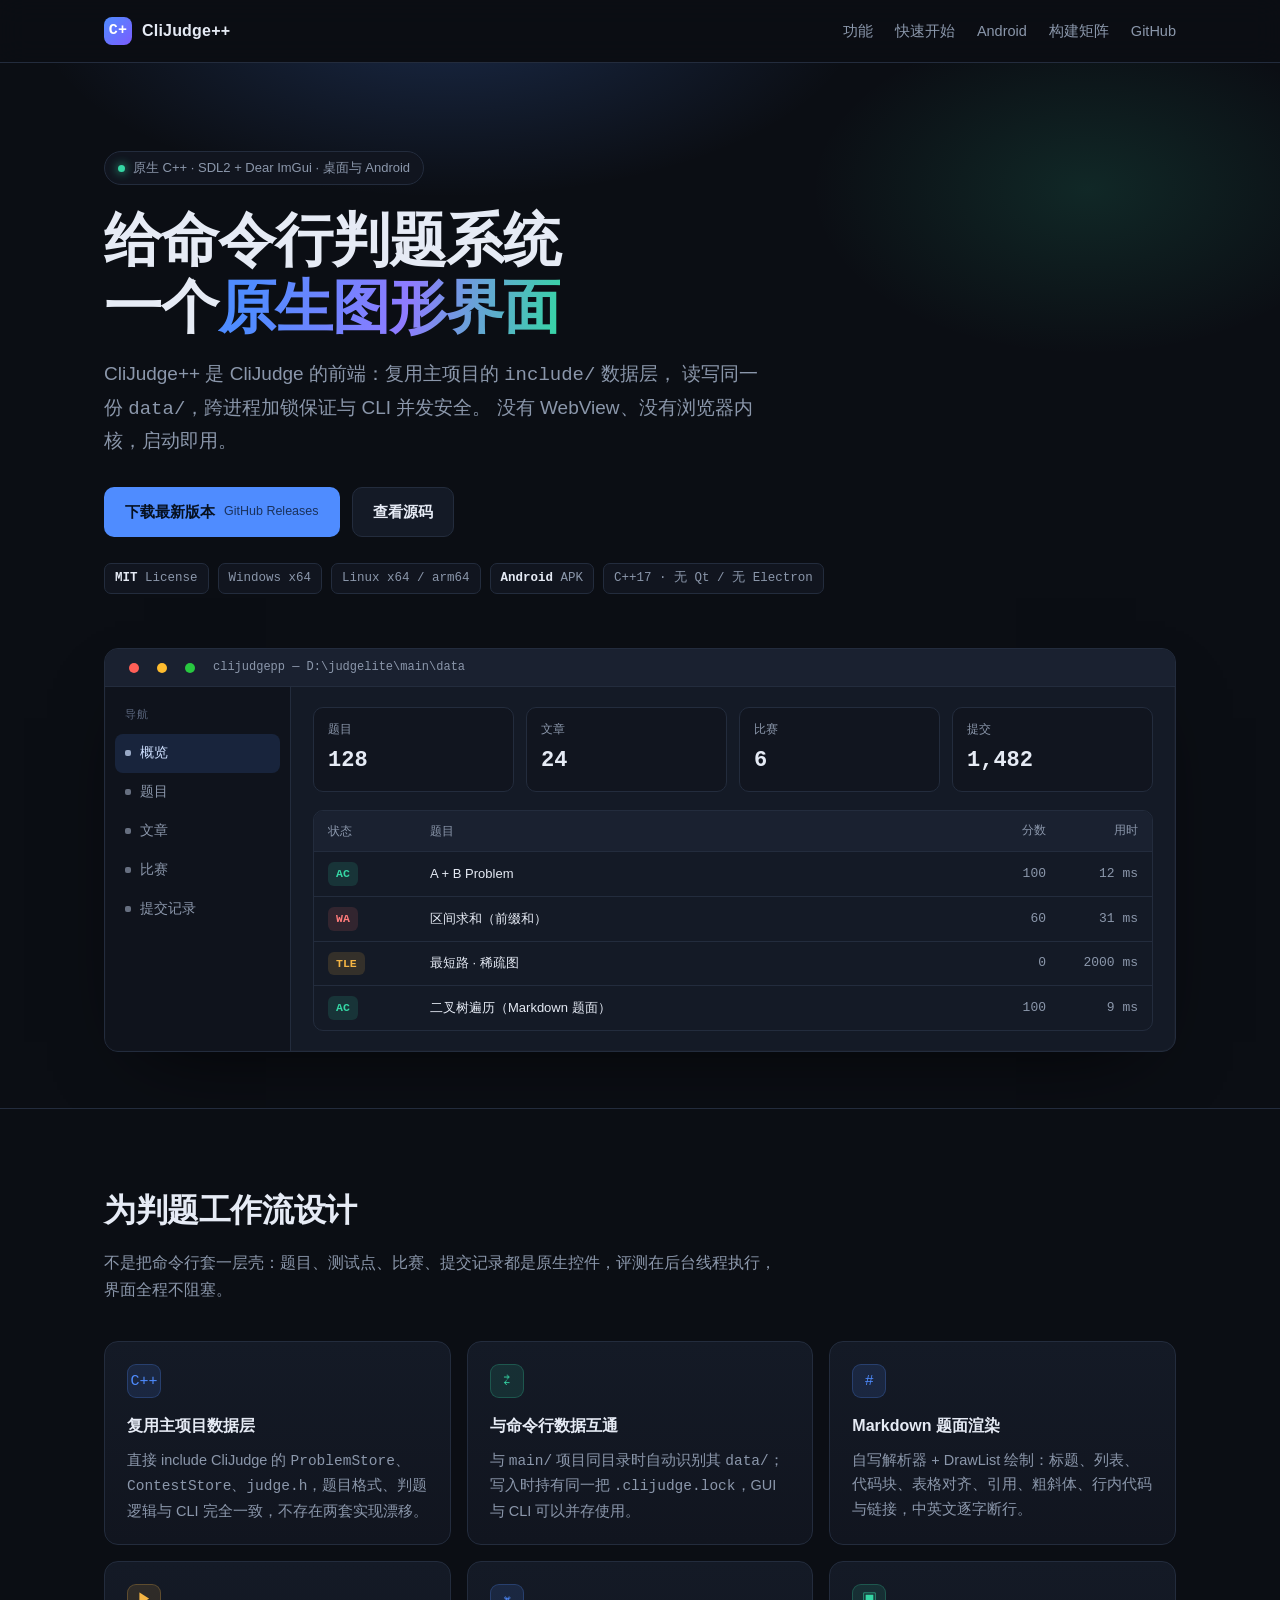
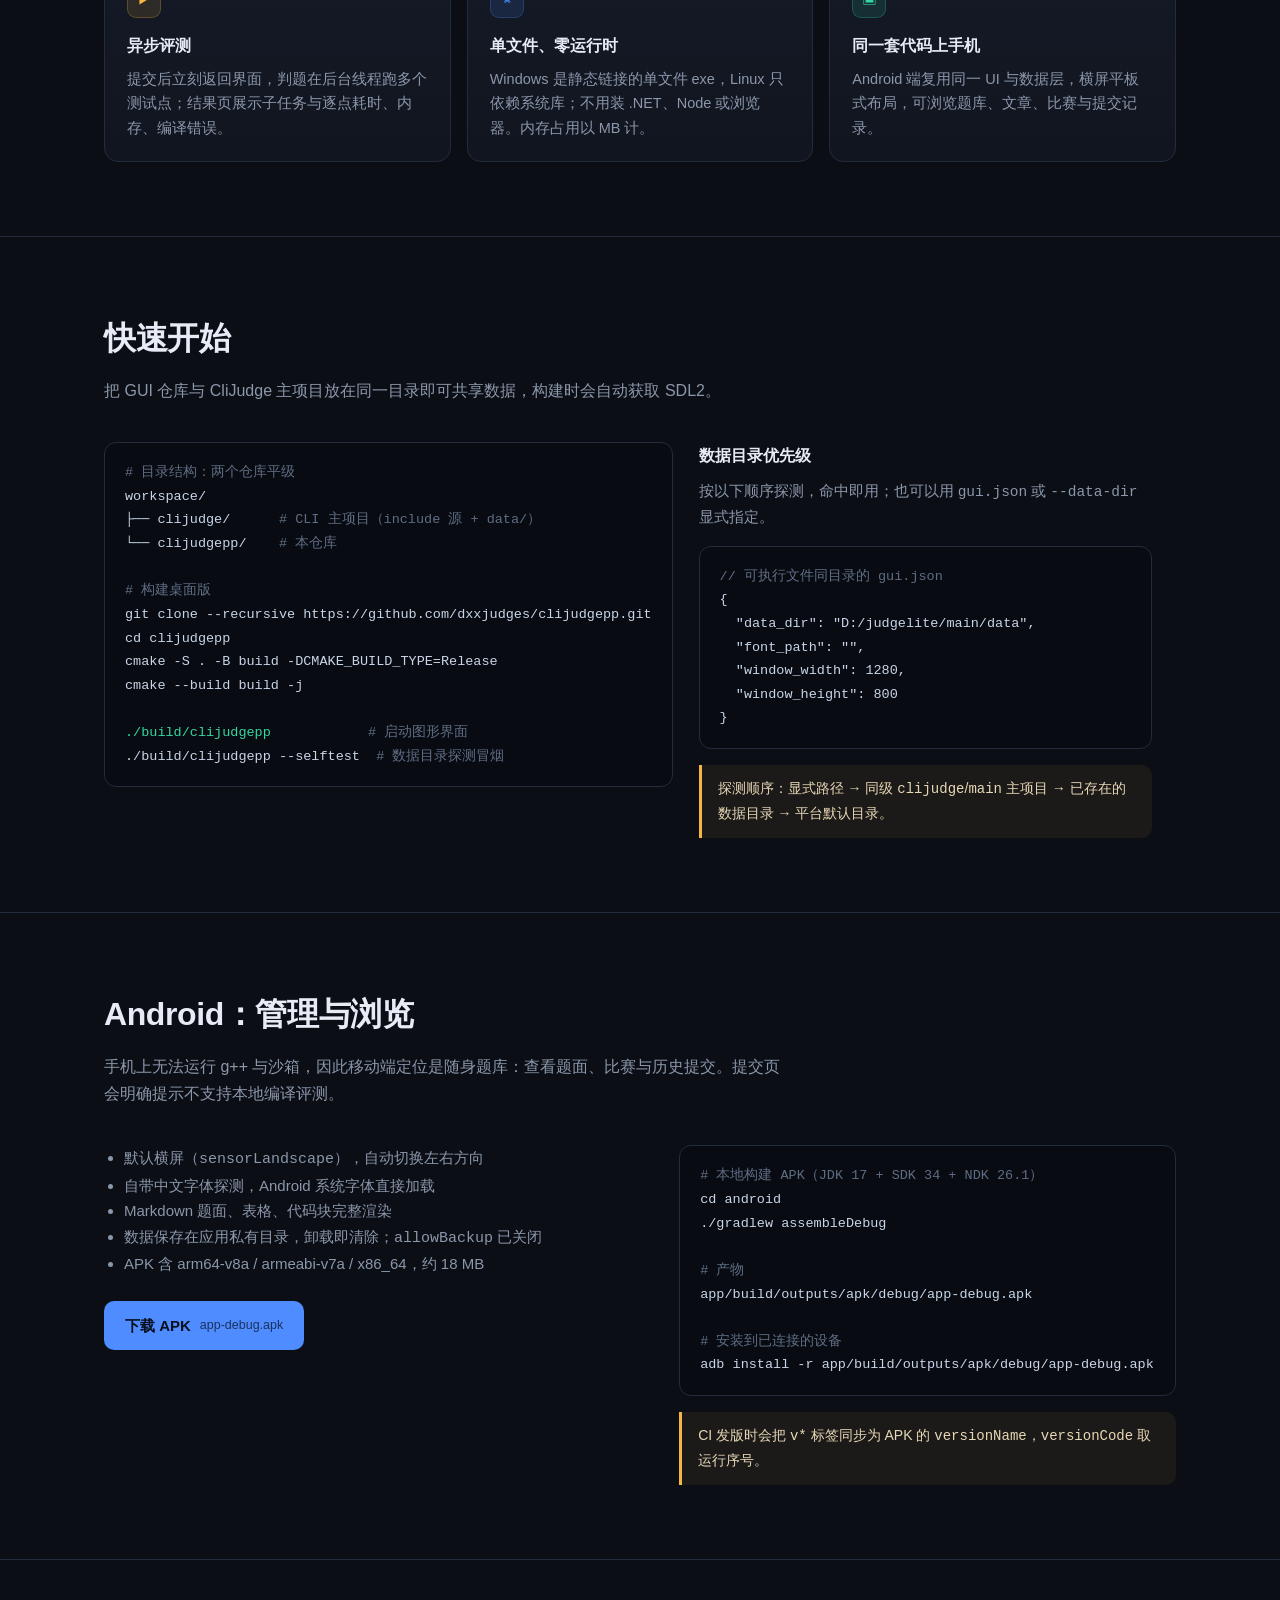
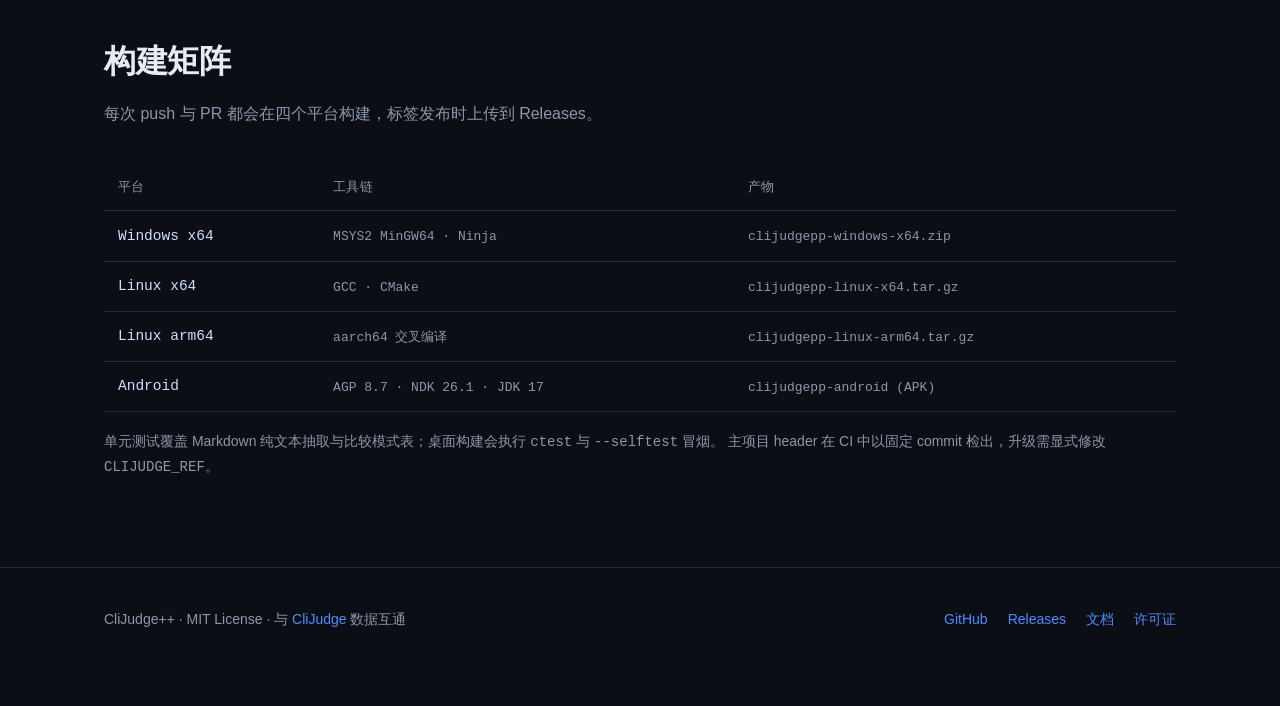
==== docs/index.html @ 4f2680c9 "docs: add project landing page for GitHub Pages (cjp.dxxj.de5.net)" ====
<!DOCTYPE html>
<html lang="zh-CN">
<head>
<meta charset="utf-8">
<meta name="viewport" content="width=device-width, initial-scale=1">
<title>CliJudge++ · CliJudge 的原生图形界面</title>
<meta name="description" content="CliJudge++ 是 CliJudge 判题系统的原生 C++ 桌面客户端（SDL2 + Dear ImGui），并支持 Android APK。与命令行版共享同一份题库数据。">
<meta name="theme-color" content="#0b0e14">
<meta property="og:title" content="CliJudge++ · CliJudge 的原生图形界面">
<meta property="og:description" content="原生 C++ 桌面客户端 + Android APK，与 CliJudge 命令行共享题库数据。">
<meta property="og:type" content="website">
<link rel="icon" href="data:image/svg+xml,<svg xmlns='http://www.w3.org/2000/svg' viewBox='0 0 100 100'><rect width='100' height='100' rx='22' fill='%230b0e14'/><text x='50' y='68' font-size='56' text-anchor='middle' fill='%234f8cff' font-family='monospace'>C</text></svg>">
<style>
  :root {
    --bg: #0b0e14;
    --bg-soft: #11151f;
    --panel: #141a26;
    --panel-2: #1a2130;
    --line: #232c3d;
    --text: #e6ebf5;
    --muted: #8b97ab;
    --accent: #4f8cff;
    --accent-2: #35d6a4;
    --warn: #f5b544;
    --mono: "Cascadia Code", "JetBrains Mono", "Fira Code", Consolas, "Courier New", monospace;
    --sans: "Inter", -apple-system, BlinkMacSystemFont, "Segoe UI", "PingFang SC",
            "Hiragino Sans GB", "Microsoft YaHei", "Noto Sans CJK SC", sans-serif;
    --radius: 14px;
    --maxw: 1120px;
  }

  * { box-sizing: border-box; }

  html { scroll-behavior: smooth; }

  body {
    margin: 0;
    background: var(--bg);
    color: var(--text);
    font-family: var(--sans);
    font-size: 16px;
    line-height: 1.7;
    -webkit-font-smoothing: antialiased;
  }

  a { color: var(--accent); text-decoration: none; }
  a:hover { text-decoration: underline; }

  .wrap { max-width: var(--maxw); margin: 0 auto; padding: 0 24px; }

  /* 顶部导航 */
  header {
    position: sticky;
    top: 0;
    z-index: 20;
    backdrop-filter: blur(14px);
    background: rgba(11, 14, 20, .82);
    border-bottom: 1px solid var(--line);
  }
  .nav {
    display: flex;
    align-items: center;
    gap: 28px;
    height: 62px;
  }
  .brand {
    display: flex;
    align-items: center;
    gap: 10px;
    font-weight: 700;
    letter-spacing: .2px;
    color: var(--text);
  }
  .brand:hover { text-decoration: none; }
  .brand .mark {
    width: 28px; height: 28px;
    border-radius: 8px;
    background: linear-gradient(135deg, var(--accent), #7b5cff);
    display: grid;
    place-items: center;
    font-family: var(--mono);
    font-size: 15px;
    color: #fff;
  }
  .nav-links { display: flex; gap: 22px; margin-left: auto; font-size: 14.5px; }
  .nav-links a { color: var(--muted); }
  .nav-links a:hover { color: var(--text); text-decoration: none; }

  /* 主视觉 */
  .hero {
    position: relative;
    padding: 88px 0 56px;
    overflow: hidden;
  }
  .hero::before {
    content: "";
    position: absolute;
    inset: -30% 20% auto -10%;
    height: 520px;
    background: radial-gradient(closest-side, rgba(79,140,255,.22), transparent 72%);
    pointer-events: none;
  }
  .hero::after {
    content: "";
    position: absolute;
    inset: -10% -15% auto 55%;
    height: 460px;
    background: radial-gradient(closest-side, rgba(53,214,164,.13), transparent 72%);
    pointer-events: none;
  }
  .hero-inner { position: relative; }
  .eyebrow {
    display: inline-flex;
    align-items: center;
    gap: 8px;
    font-size: 13px;
    color: var(--muted);
    border: 1px solid var(--line);
    background: var(--bg-soft);
    border-radius: 999px;
    padding: 5px 13px;
    margin-bottom: 22px;
  }
  .dot { width: 7px; height: 7px; border-radius: 50%; background: var(--accent-2); box-shadow: 0 0 10px var(--accent-2); }
  h1 {
    font-size: clamp(34px, 5.2vw, 58px);
    line-height: 1.15;
    letter-spacing: -1px;
    margin: 0 0 18px;
    font-weight: 760;
  }
  h1 .grad {
    background: linear-gradient(100deg, var(--accent) 10%, #8f7bff 55%, var(--accent-2) 100%);
    -webkit-background-clip: text;
    background-clip: text;
    color: transparent;
  }
  .lede {
    font-size: clamp(16px, 1.9vw, 19px);
    color: var(--muted);
    max-width: 660px;
    margin: 0 0 30px;
  }
  .cta { display: flex; flex-wrap: wrap; gap: 12px; align-items: center; }
  .btn {
    display: inline-flex;
    align-items: center;
    gap: 9px;
    padding: 11px 20px;
    border-radius: 10px;
    font-size: 15px;
    font-weight: 600;
    border: 1px solid transparent;
    transition: transform .15s ease, background .15s ease, border-color .15s ease;
  }
  .btn:hover { text-decoration: none; transform: translateY(-1px); }
  .btn-primary { background: var(--accent); color: #06101f; }
  .btn-primary:hover { background: #6a9dff; }
  .btn-ghost { border-color: var(--line); background: var(--panel); color: var(--text); }
  .btn-ghost:hover { border-color: #33405a; background: var(--panel-2); }
  .btn small { font-weight: 500; opacity: .72; font-size: 12.5px; }

  .badges { display: flex; flex-wrap: wrap; gap: 9px; margin-top: 26px; }
  .badge {
    font-size: 12.5px;
    font-family: var(--mono);
    color: var(--muted);
    border: 1px solid var(--line);
    background: var(--bg-soft);
    border-radius: 7px;
    padding: 4px 10px;
  }
  .badge b { color: var(--text); font-weight: 600; }

  /* 界面示意（纯 CSS 绘制，非截图） */
  .shot {
    margin-top: 54px;
    border: 1px solid var(--line);
    border-radius: var(--radius);
    background: var(--panel);
    box-shadow: 0 30px 80px -40px rgba(0, 0, 0, .9), 0 0 0 1px rgba(255,255,255,.02) inset;
    overflow: hidden;
  }
  .titlebar {
    display: flex;
    align-items: center;
    gap: 8px;
    height: 38px;
    padding: 0 14px;
    background: var(--panel-2);
    border-bottom: 1px solid var(--line);
  }
  .light { width: 10px; height: 10px; border-radius: 50%; }
  .l1 { background: #ff5f57; } .l2 { background: #febc2e; } .l3 { background: #28c840; }
  .titlebar span { margin-left: 10px; font-size: 12px; color: var(--muted); font-family: var(--mono); }
  .app { display: grid; grid-template-columns: 186px 1fr; min-height: 348px; }
  .side {
    border-right: 1px solid var(--line);
    padding: 14px 10px;
    background: rgba(10, 13, 19, .5);
  }
  .side-title { font-size: 11px; letter-spacing: 1.4px; color: #5d6981; padding: 4px 10px 10px; }
  .s-item {
    display: flex; align-items: center; gap: 9px;
    padding: 8px 10px;
    border-radius: 8px;
    font-size: 13.5px;
    color: var(--muted);
  }
  .s-item.on { background: rgba(79,140,255,.14); color: #cfe0ff; }
  .s-item i { width: 6px; height: 6px; border-radius: 2px; background: currentColor; opacity: .7; }
  .main2 { padding: 20px 22px; }
  .row { display: flex; gap: 12px; flex-wrap: wrap; margin-bottom: 18px; }
  .stat {
    flex: 1 1 120px;
    border: 1px solid var(--line);
    background: var(--bg-soft);
    border-radius: 10px;
    padding: 12px 14px;
  }
  .stat .k { font-size: 11.5px; color: var(--muted); }
  .stat .v { font-size: 22px; font-weight: 700; font-family: var(--mono); margin-top: 2px; }
  .tbl { border: 1px solid var(--line); border-radius: 10px; overflow: hidden; }
  .tr {
    display: grid;
    grid-template-columns: 92px 1fr 74px 82px;
    gap: 10px;
    padding: 10px 14px;
    font-size: 13px;
    border-top: 1px solid var(--line);
    align-items: center;
  }
  .tr:first-child { border-top: 0; background: var(--panel-2); color: var(--muted); font-size: 12px; }
  .tag {
    font-family: var(--mono);
    font-size: 11.5px;
    font-weight: 600;
    padding: 2px 8px;
    border-radius: 6px;
    display: inline-block;
    text-align: center;
  }
  .ac { background: rgba(53,214,164,.14); color: var(--accent-2); }
  .wa { background: rgba(255,107,107,.13); color: #ff7b7b; }
  .tle { background: rgba(245,181,68,.14); color: var(--warn); }
  .num { font-family: var(--mono); color: var(--muted); text-align: right; }

  /* 通用区块 */
  section { padding: 74px 0; border-top: 1px solid var(--line); }
  .sec-head { max-width: 680px; margin-bottom: 38px; }
  .sec-head h2 {
    font-size: clamp(24px, 3vw, 32px);
    margin: 0 0 12px;
    letter-spacing: -.4px;
  }
  .sec-head p { color: var(--muted); margin: 0; }

  .grid { display: grid; gap: 16px; grid-template-columns: repeat(3, 1fr); }
  .card {
    border: 1px solid var(--line);
    background: linear-gradient(180deg, var(--panel), var(--bg-soft));
    border-radius: var(--radius);
    padding: 22px 22px 20px;
  }
  .card h3 { font-size: 16px; margin: 0 0 8px; }
  .card p { margin: 0; color: var(--muted); font-size: 14.5px; }
  .ico {
    width: 34px; height: 34px;
    border-radius: 9px;
    display: grid; place-items: center;
    margin-bottom: 14px;
    background: rgba(79,140,255,.13);
    border: 1px solid rgba(79,140,255,.24);
    color: var(--accent);
    font-family: var(--mono);
    font-size: 15px;
  }
  .card.green .ico { background: rgba(53,214,164,.12); border-color: rgba(53,214,164,.24); color: var(--accent-2); }
  .card.amber .ico { background: rgba(245,181,68,.12); border-color: rgba(245,181,68,.24); color: var(--warn); }

  pre {
    margin: 0;
    background: #080b11;
    border: 1px solid var(--line);
    border-radius: 12px;
    padding: 18px 20px;
    overflow-x: auto;
    font-family: var(--mono);
    font-size: 13.5px;
    line-height: 1.75;
    color: #c9d5e8;
  }
  pre .c { color: #5f6d84; }
  pre .p { color: var(--accent-2); }

  .two { display: grid; grid-template-columns: 1.05fr .95fr; gap: 26px; align-items: start; }
  .note {
    border-left: 3px solid var(--warn);
    background: rgba(245,181,68,.07);
    border-radius: 0 10px 10px 0;
    padding: 12px 16px;
    color: #e7d7b6;
    font-size: 14px;
  }

  table.matrix { width: 100%; border-collapse: collapse; font-size: 14.5px; }
  table.matrix th, table.matrix td {
    text-align: left;
    padding: 12px 14px;
    border-bottom: 1px solid var(--line);
  }
  table.matrix th { color: var(--muted); font-weight: 500; font-size: 12.5px; letter-spacing: .4px; }
  table.matrix td:first-child { font-family: var(--mono); color: #cfe0ff; }
  table.matrix code { font-family: var(--mono); font-size: 13px; color: var(--muted); }

  footer {
    border-top: 1px solid var(--line);
    padding: 40px 0 56px;
    color: var(--muted);
    font-size: 14px;
  }
  .foot { display: flex; flex-wrap: wrap; gap: 18px; align-items: center; justify-content: space-between; }
  .foot-links { display: flex; gap: 20px; flex-wrap: wrap; }

  @media (max-width: 900px) {
    .grid { grid-template-columns: 1fr 1fr; }
    .two { grid-template-columns: 1fr; }
    .app { grid-template-columns: 1fr; }
    .side { display: none; }
    .nav-links { display: none; }
  }
  @media (max-width: 560px) {
    .grid { grid-template-columns: 1fr; }
    .hero { padding-top: 60px; }
    .tr { grid-template-columns: 78px 1fr 64px; }
    .tr > :nth-child(4) { display: none; }
  }
</style>
</head>
<body>

<header>
  <div class="wrap nav">
    <a class="brand" href="#top"><span class="mark">C+</span>CliJudge++</a>
    <nav class="nav-links">
      <a href="#features">功能</a>
      <a href="#quickstart">快速开始</a>
      <a href="#android">Android</a>
      <a href="#build">构建矩阵</a>
      <a href="https://github.com/dxxjudges/clijudgepp">GitHub</a>
    </nav>
  </div>
</header>

<main id="top">
  <div class="hero">
    <div class="wrap hero-inner">
      <div class="eyebrow"><span class="dot"></span>原生 C++ · SDL2 + Dear ImGui · 桌面与 Android</div>
      <h1>给命令行判题系统<br>一个<span class="grad">原生图形界面</span></h1>
      <p class="lede">
        CliJudge++ 是 CliJudge 的前端：复用主项目的 <code>include/</code> 数据层，
        读写同一份 <code>data/</code>，跨进程加锁保证与 CLI 并发安全。
        没有 WebView、没有浏览器内核，启动即用。
      </p>
      <div class="cta">
        <a class="btn btn-primary" href="https://github.com/dxxjudges/clijudgepp/releases/latest">
          下载最新版本 <small>GitHub Releases</small>
        </a>
        <a class="btn btn-ghost" href="https://github.com/dxxjudges/clijudgepp">查看源码</a>
      </div>
      <div class="badges">
        <span class="badge"><b>MIT</b> License</span>
        <span class="badge">Windows x64</span>
        <span class="badge">Linux x64 / arm64</span>
        <span class="badge"><b>Android</b> APK</span>
        <span class="badge">C++17 · 无 Qt / 无 Electron</span>
      </div>

      <div class="shot" aria-hidden="true">
        <div class="titlebar">
          <span class="light l1"></span><span class="light l2"></span><span class="light l3"></span>
          <span>clijudgepp — D:\judgelite\main\data</span>
        </div>
        <div class="app">
          <div class="side">
            <div class="side-title">导航</div>
            <div class="s-item on"><i></i>概览</div>
            <div class="s-item"><i></i>题目</div>
            <div class="s-item"><i></i>文章</div>
            <div class="s-item"><i></i>比赛</div>
            <div class="s-item"><i></i>提交记录</div>
          </div>
          <div class="main2">
            <div class="row">
              <div class="stat"><div class="k">题目</div><div class="v">128</div></div>
              <div class="stat"><div class="k">文章</div><div class="v">24</div></div>
              <div class="stat"><div class="k">比赛</div><div class="v">6</div></div>
              <div class="stat"><div class="k">提交</div><div class="v">1,482</div></div>
            </div>
            <div class="tbl">
              <div class="tr"><span>状态</span><span>题目</span><span class="num">分数</span><span class="num">用时</span></div>
              <div class="tr"><span><span class="tag ac">AC</span></span><span>A + B Problem</span><span class="num">100</span><span class="num">12 ms</span></div>
              <div class="tr"><span><span class="tag wa">WA</span></span><span>区间求和（前缀和）</span><span class="num">60</span><span class="num">31 ms</span></div>
              <div class="tr"><span><span class="tag tle">TLE</span></span><span>最短路 · 稀疏图</span><span class="num">0</span><span class="num">2000 ms</span></div>
              <div class="tr"><span><span class="tag ac">AC</span></span><span>二叉树遍历（Markdown 题面）</span><span class="num">100</span><span class="num">9 ms</span></div>
            </div>
          </div>
        </div>
      </div>
    </div>
  </div>

  <section id="features">
    <div class="wrap">
      <div class="sec-head">
        <h2>为判题工作流设计</h2>
        <p>不是把命令行套一层壳：题目、测试点、比赛、提交记录都是原生控件，评测在后台线程执行，界面全程不阻塞。</p>
      </div>
      <div class="grid">
        <div class="card">
          <div class="ico">C++</div>
          <h3>复用主项目数据层</h3>
          <p>直接 include CliJudge 的 <code>ProblemStore</code>、<code>ContestStore</code>、<code>judge.h</code>，题目格式、判题逻辑与 CLI 完全一致，不存在两套实现漂移。</p>
        </div>
        <div class="card green">
          <div class="ico">⇄</div>
          <h3>与命令行数据互通</h3>
          <p>与 <code>main/</code> 项目同目录时自动识别其 <code>data/</code>；写入时持有同一把 <code>.clijudge.lock</code>，GUI 与 CLI 可以并存使用。</p>
        </div>
        <div class="card">
          <div class="ico">#</div>
          <h3>Markdown 题面渲染</h3>
          <p>自写解析器 + DrawList 绘制：标题、列表、代码块、表格对齐、引用、粗斜体、行内代码与链接，中英文逐字断行。</p>
        </div>
        <div class="card amber">
          <div class="ico">▶</div>
          <h3>异步评测</h3>
          <p>提交后立刻返回界面，判题在后台线程跑多个测试点；结果页展示子任务与逐点耗时、内存、编译错误。</p>
        </div>
        <div class="card">
          <div class="ico">⌘</div>
          <h3>单文件、零运行时</h3>
          <p>Windows 是静态链接的单文件 exe，Linux 只依赖系统库；不用装 .NET、Node 或浏览器。内存占用以 MB 计。</p>
        </div>
        <div class="card green">
          <div class="ico">▣</div>
          <h3>同一套代码上手机</h3>
          <p>Android 端复用同一 UI 与数据层，横屏平板式布局，可浏览题库、文章、比赛与提交记录。</p>
        </div>
      </div>
    </div>
  </section>

  <section id="quickstart">
    <div class="wrap">
      <div class="sec-head">
        <h2>快速开始</h2>
        <p>把 GUI 仓库与 CliJudge 主项目放在同一目录即可共享数据，构建时会自动获取 SDL2。</p>
      </div>
      <div class="two">
        <div>
<pre><span class="c"># 目录结构：两个仓库平级</span>
workspace/
├── clijudge/      <span class="c"># CLI 主项目（include 源 + data/）</span>
└── clijudgepp/    <span class="c"># 本仓库</span>

<span class="c"># 构建桌面版</span>
git clone --recursive https://github.com/dxxjudges/clijudgepp.git
cd clijudgepp
cmake -S . -B build -DCMAKE_BUILD_TYPE=Release
cmake --build build -j

<span class="p">./build/clijudgepp</span>            <span class="c"># 启动图形界面</span>
./build/clijudgepp --selftest  <span class="c"># 数据目录探测冒烟</span></pre>
        </div>
        <div>
          <h3 style="margin:0 0 10px;font-size:16px">数据目录优先级</h3>
          <p style="color:var(--muted);font-size:14.5px;margin:0 0 16px">
            按以下顺序探测，命中即用；也可以用 <code>gui.json</code> 或 <code>--data-dir</code> 显式指定。
          </p>
<pre><span class="c">// 可执行文件同目录的 gui.json</span>
{
  "data_dir": "D:/judgelite/main/data",
  "font_path": "",
  "window_width": 1280,
  "window_height": 800
}</pre>
          <div class="note" style="margin-top:16px">
            探测顺序：显式路径 → 同级 <code>clijudge</code>/<code>main</code> 主项目 → 已存在的数据目录 → 平台默认目录。
          </div>
        </div>
      </div>
    </div>
  </section>

  <section id="android">
    <div class="wrap">
      <div class="sec-head">
        <h2>Android：管理与浏览</h2>
        <p>手机上无法运行 g++ 与沙箱，因此移动端定位是随身题库：查看题面、比赛与历史提交。提交页会明确提示不支持本地编译评测。</p>
      </div>
      <div class="two">
        <div>
          <ul style="color:var(--muted);font-size:15px;padding-left:20px;margin:0">
            <li>默认横屏（<code>sensorLandscape</code>），自动切换左右方向</li>
            <li>自带中文字体探测，Android 系统字体直接加载</li>
            <li>Markdown 题面、表格、代码块完整渲染</li>
            <li>数据保存在应用私有目录，卸载即清除；<code>allowBackup</code> 已关闭</li>
            <li>APK 含 arm64-v8a / armeabi-v7a / x86_64，约 18 MB</li>
          </ul>
          <div class="cta" style="margin-top:24px">
            <a class="btn btn-primary" href="https://github.com/dxxjudges/clijudgepp/releases/latest">
              下载 APK <small>app-debug.apk</small>
            </a>
          </div>
        </div>
        <div>
<pre><span class="c"># 本地构建 APK（JDK 17 + SDK 34 + NDK 26.1）</span>
cd android
./gradlew assembleDebug

<span class="c"># 产物</span>
app/build/outputs/apk/debug/app-debug.apk

<span class="c"># 安装到已连接的设备</span>
adb install -r app/build/outputs/apk/debug/app-debug.apk</pre>
          <div class="note" style="margin-top:16px">
            CI 发版时会把 <code>v*</code> 标签同步为 APK 的 <code>versionName</code>，<code>versionCode</code> 取运行序号。
          </div>
        </div>
      </div>
    </div>
  </section>

  <section id="build">
    <div class="wrap">
      <div class="sec-head">
        <h2>构建矩阵</h2>
        <p>每次 push 与 PR 都会在四个平台构建，标签发布时上传到 Releases。</p>
      </div>
      <table class="matrix">
        <tr><th>平台</th><th>工具链</th><th>产物</th></tr>
        <tr><td>Windows x64</td><td><code>MSYS2 MinGW64 · Ninja</code></td><td><code>clijudgepp-windows-x64.zip</code></td></tr>
        <tr><td>Linux x64</td><td><code>GCC · CMake</code></td><td><code>clijudgepp-linux-x64.tar.gz</code></td></tr>
        <tr><td>Linux arm64</td><td><code>aarch64 交叉编译</code></td><td><code>clijudgepp-linux-arm64.tar.gz</code></td></tr>
        <tr><td>Android</td><td><code>AGP 8.7 · NDK 26.1 · JDK 17</code></td><td><code>clijudgepp-android (APK)</code></td></tr>
      </table>
      <p style="color:var(--muted);font-size:14px;margin-top:18px">
        单元测试覆盖 Markdown 纯文本抽取与比较模式表；桌面构建会执行 <code>ctest</code> 与 <code>--selftest</code> 冒烟。
        主项目 header 在 CI 中以固定 commit 检出，升级需显式修改 <code>CLIJUDGE_REF</code>。
      </p>
    </div>
  </section>
</main>

<footer>
  <div class="wrap foot">
    <div>
      CliJudge++ · <span>MIT License</span> · 与
      <a href="https://github.com/dxxjudges/clijudge">CliJudge</a> 数据互通
    </div>
    <div class="foot-links">
      <a href="https://github.com/dxxjudges/clijudgepp">GitHub</a>
      <a href="https://github.com/dxxjudges/clijudgepp/releases">Releases</a>
      <a href="https://github.com/dxxjudges/clijudgepp/blob/main/README.md">文档</a>
      <a href="https://github.com/dxxjudges/clijudgepp/blob/main/LICENSE">许可证</a>
    </div>
  </div>
</footer>

</body>
</html>
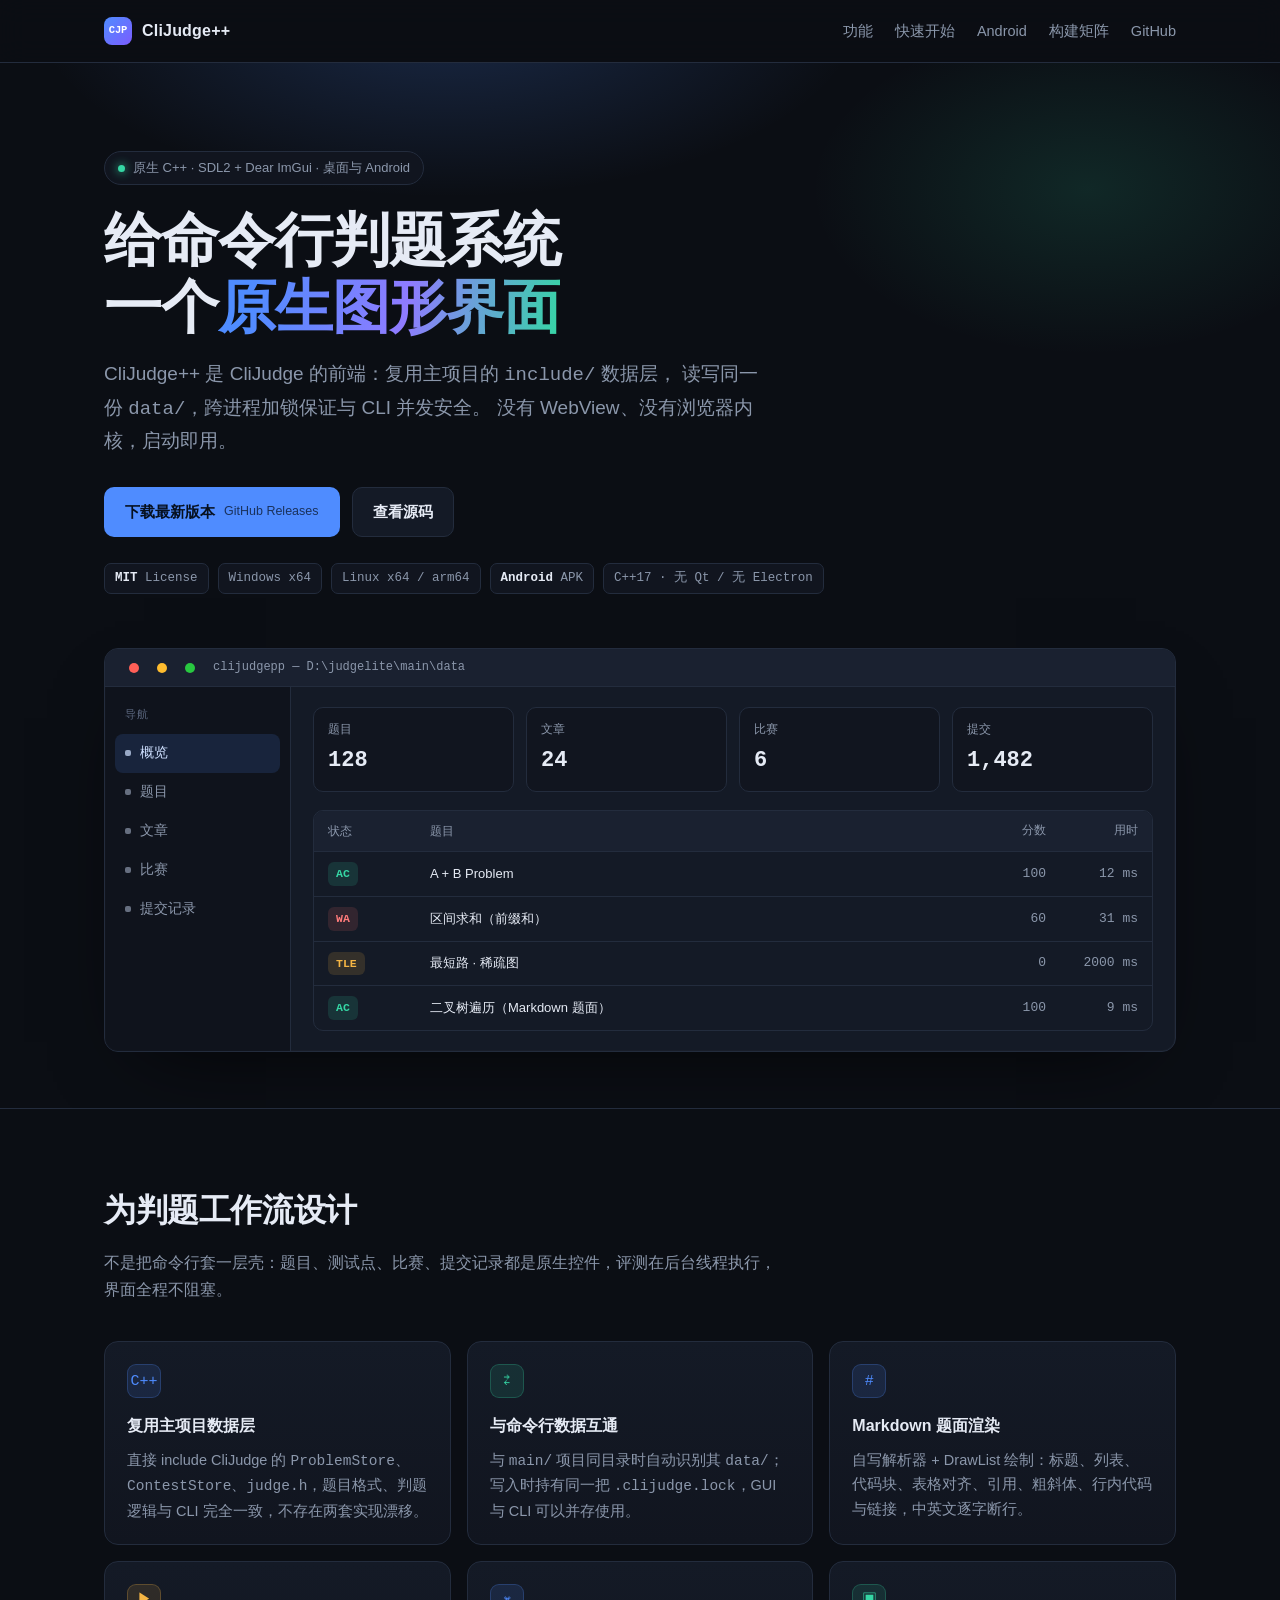
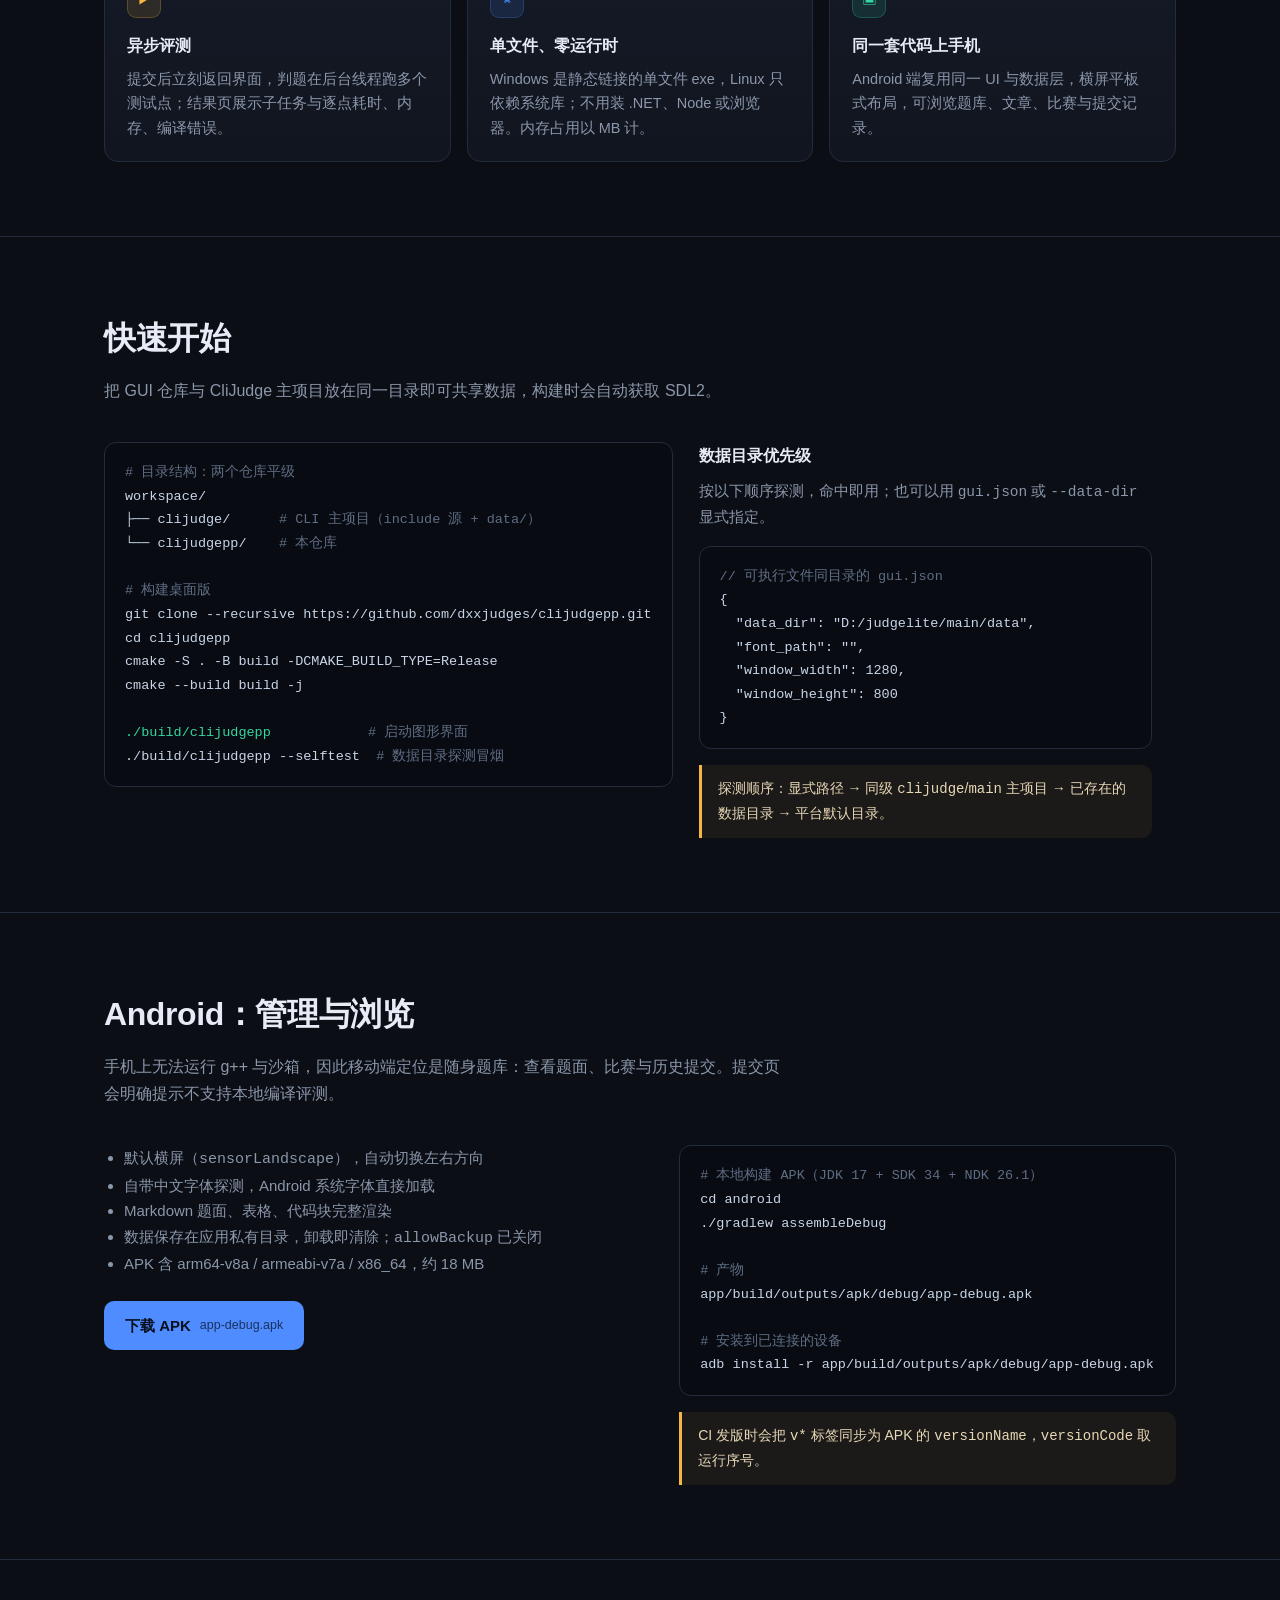
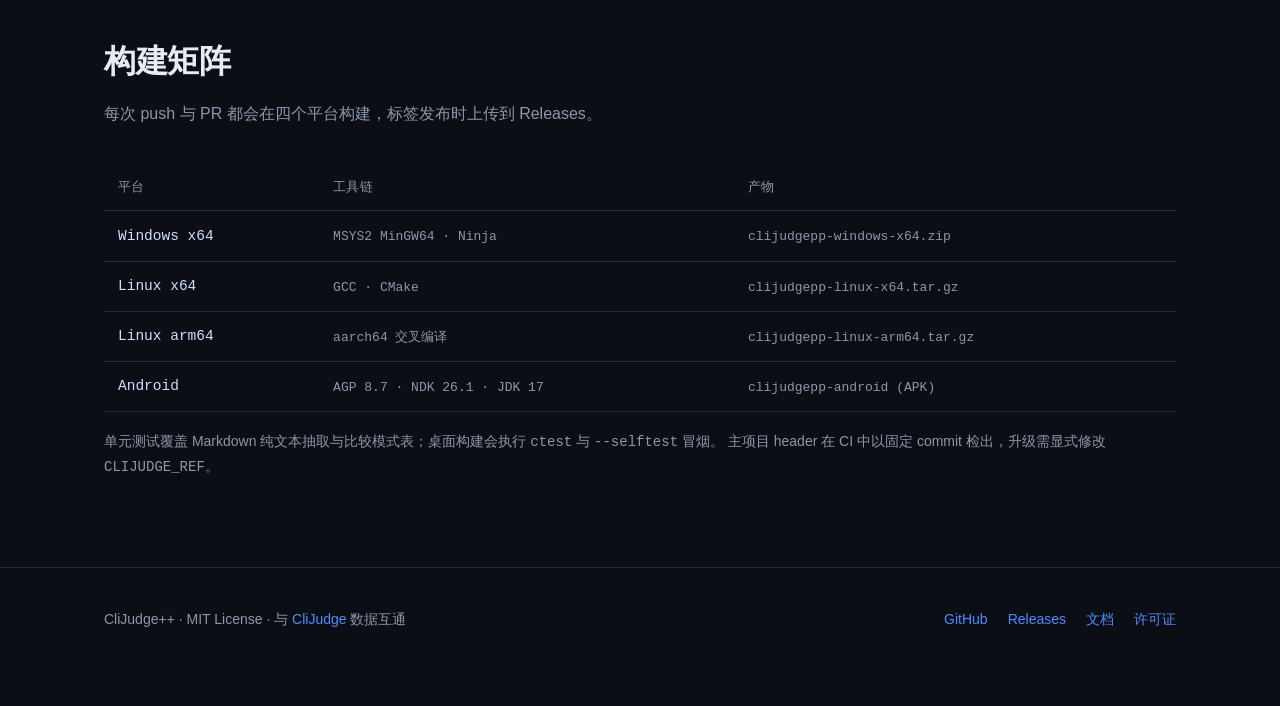
==== commit c5660465: "docs: use CJP logo mark instead of C+" ====
--- a/docs/index.html
+++ b/docs/index.html
@@ -9,7 +9,7 @@
 <meta property="og:title" content="CliJudge++ · CliJudge 的原生图形界面">
 <meta property="og:description" content="原生 C++ 桌面客户端 + Android APK，与 CliJudge 命令行共享题库数据。">
 <meta property="og:type" content="website">
-<link rel="icon" href="data:image/svg+xml,<svg xmlns='http://www.w3.org/2000/svg' viewBox='0 0 100 100'><rect width='100' height='100' rx='22' fill='%230b0e14'/><text x='50' y='68' font-size='56' text-anchor='middle' fill='%234f8cff' font-family='monospace'>C</text></svg>">
+<link rel="icon" href="data:image/svg+xml,<svg xmlns='http://www.w3.org/2000/svg' viewBox='0 0 100 100'><rect width='100' height='100' rx='22' fill='%230b0e14'/><text x='50' y='60' font-size='40' font-weight='700' text-anchor='middle' fill='%234f8cff' font-family='monospace'>CJP</text></svg>">
 <style>
   :root {
     --bg: #0b0e14;
@@ -79,7 +79,9 @@
     display: grid;
     place-items: center;
     font-family: var(--mono);
-    font-size: 15px;
+    font-size: 10.5px;
+    font-weight: 700;
+    letter-spacing: -.2px;
     color: #fff;
   }
   .nav-links { display: flex; gap: 22px; margin-left: auto; font-size: 14.5px; }
@@ -341,7 +343,7 @@
 
 <header>
   <div class="wrap nav">
-    <a class="brand" href="#top"><span class="mark">C+</span>CliJudge++</a>
+    <a class="brand" href="#top"><span class="mark">CJP</span>CliJudge++</a>
     <nav class="nav-links">
       <a href="#features">功能</a>
       <a href="#quickstart">快速开始</a>
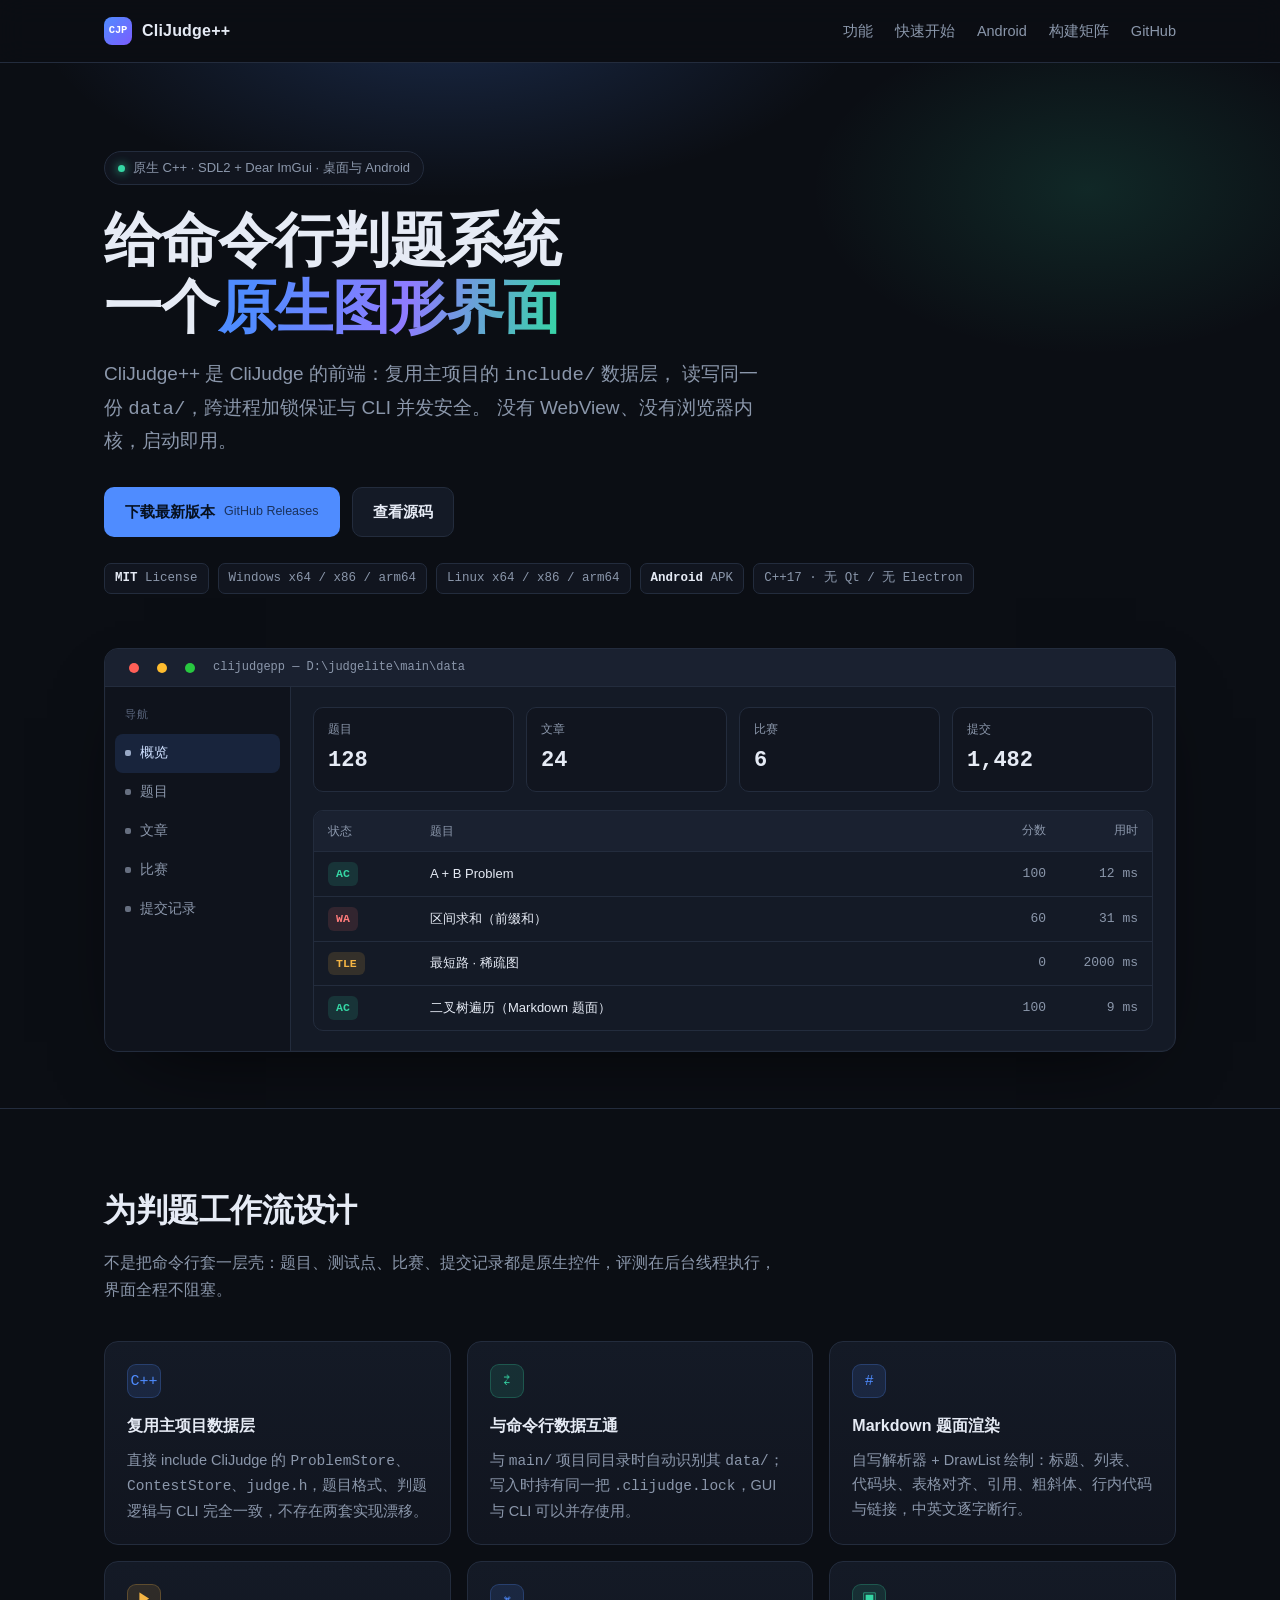
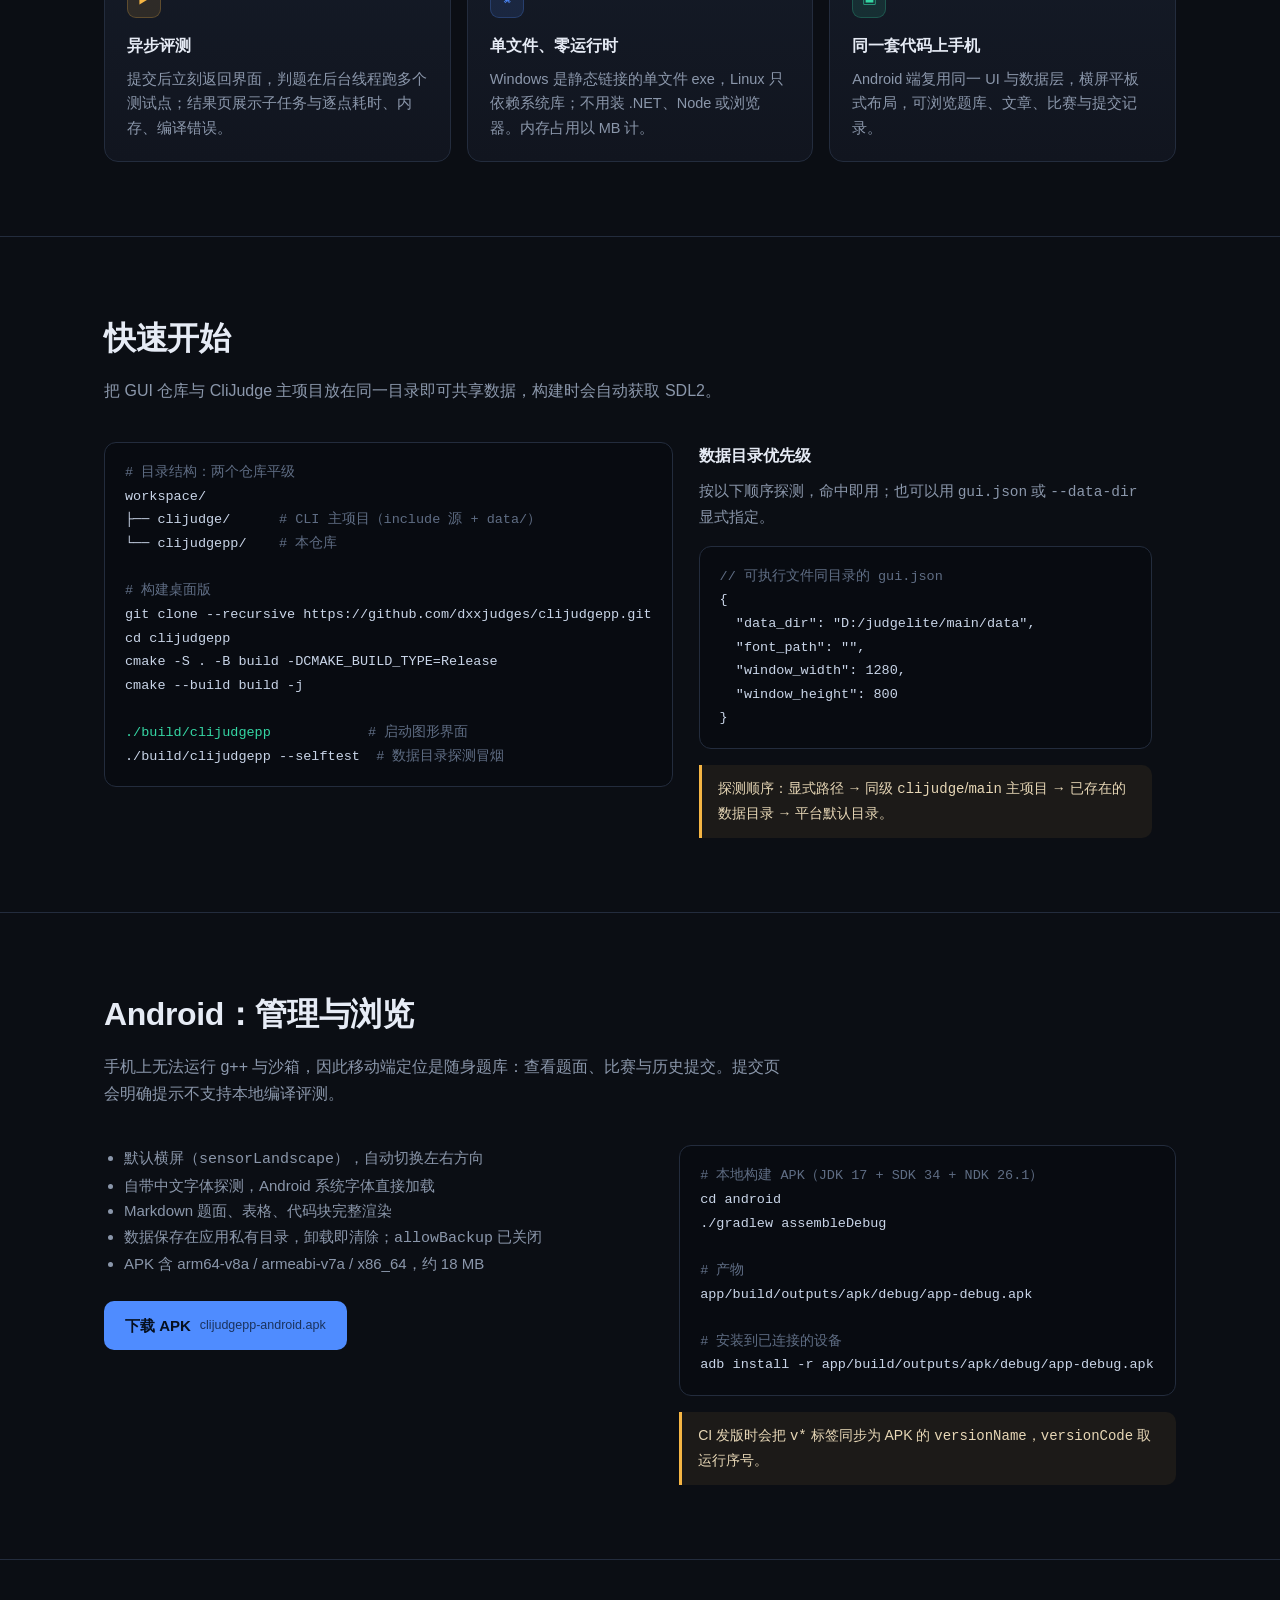
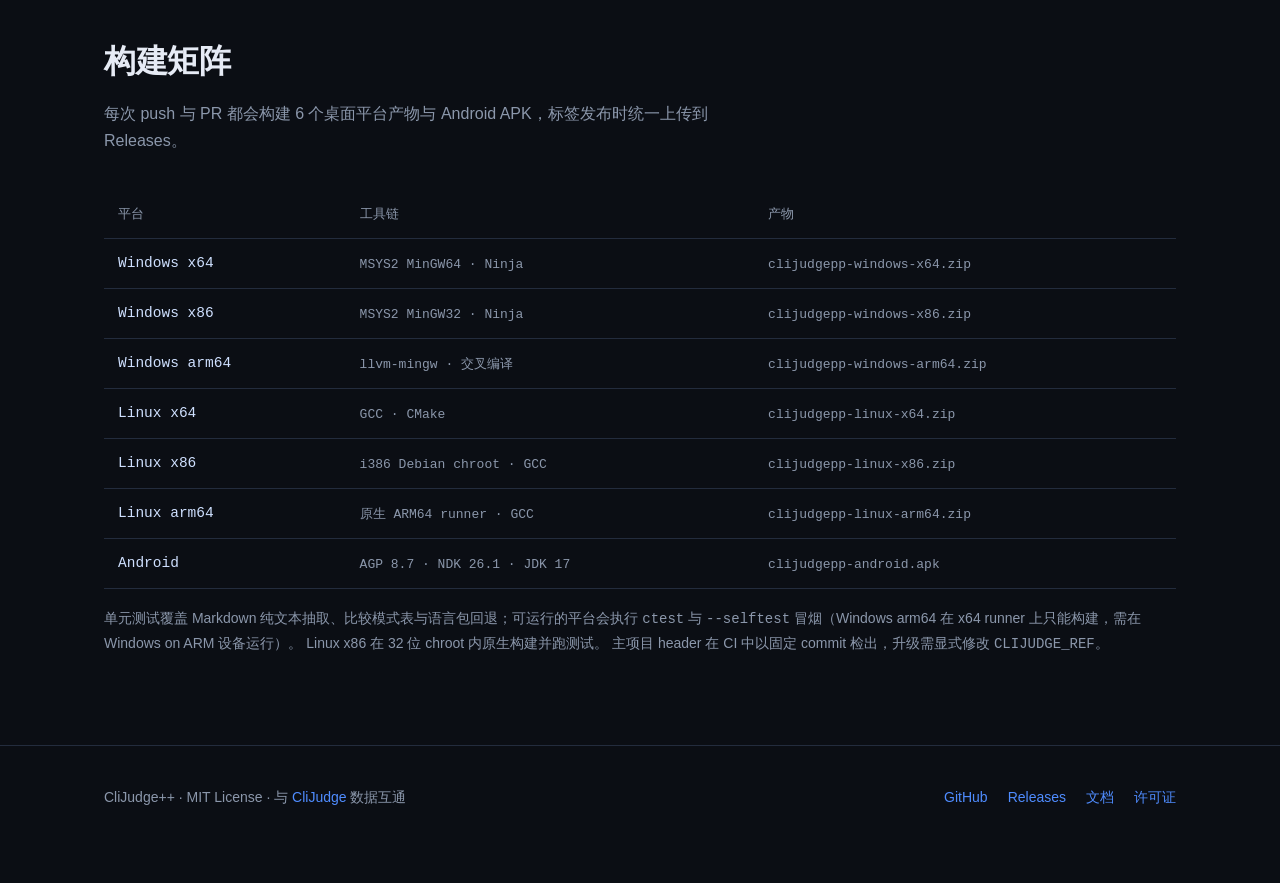
==== commit 98b70c41: "docs: refresh platform badges and build matrix" ====
--- a/docs/index.html
+++ b/docs/index.html
@@ -9,7 +9,9 @@
 <meta property="og:title" content="CliJudge++ · CliJudge 的原生图形界面">
 <meta property="og:description" content="原生 C++ 桌面客户端 + Android APK，与 CliJudge 命令行共享题库数据。">
 <meta property="og:type" content="website">
-<link rel="icon" href="data:image/svg+xml,<svg xmlns='http://www.w3.org/2000/svg' viewBox='0 0 100 100'><rect width='100' height='100' rx='22' fill='%230b0e14'/><text x='50' y='60' font-size='40' font-weight='700' text-anchor='middle' fill='%234f8cff' font-family='monospace'>CJP</text></svg>">
+<link rel="icon" href="data:image/svg+xml,<svg xmlns='http://www.w3.org/2000/svg' viewBox='0 0 100 100'><defs><linearGradient id='g' x1='0' y1='0' x2='1' y2='1'><stop offset='0' stop-color='%235c8dff'/><stop offset='1' stop-color='%237b5cff'/></linearGradient></defs><rect width='100' height='100' rx='22' fill='url(%23g)'/><text x='50' y='60' font-size='36' font-weight='700' text-anchor='middle' fill='white' font-family='monospace'>CJP</text></svg>">
+<link rel="apple-touch-icon" href="icon-512.png">
+<meta property="og:image" content="https://cjp.dxxj.de5.net/icon-512.png">
 <style>
   :root {
     --bg: #0b0e14;
@@ -372,8 +374,8 @@
       </div>
       <div class="badges">
         <span class="badge"><b>MIT</b> License</span>
-        <span class="badge">Windows x64</span>
-        <span class="badge">Linux x64 / arm64</span>
+        <span class="badge">Windows x64 / x86 / arm64</span>
+        <span class="badge">Linux x64 / x86 / arm64</span>
         <span class="badge"><b>Android</b> APK</span>
         <span class="badge">C++17 · 无 Qt / 无 Electron</span>
       </div>
@@ -512,7 +514,7 @@
           </ul>
           <div class="cta" style="margin-top:24px">
             <a class="btn btn-primary" href="https://github.com/dxxjudges/clijudgepp/releases/latest">
-              下载 APK <small>app-debug.apk</small>
+              下载 APK <small>clijudgepp-android.apk</small>
             </a>
           </div>
         </div>
@@ -538,17 +540,22 @@
     <div class="wrap">
       <div class="sec-head">
         <h2>构建矩阵</h2>
-        <p>每次 push 与 PR 都会在四个平台构建，标签发布时上传到 Releases。</p>
+        <p>每次 push 与 PR 都会构建 6 个桌面平台产物与 Android APK，标签发布时统一上传到 Releases。</p>
       </div>
       <table class="matrix">
         <tr><th>平台</th><th>工具链</th><th>产物</th></tr>
         <tr><td>Windows x64</td><td><code>MSYS2 MinGW64 · Ninja</code></td><td><code>clijudgepp-windows-x64.zip</code></td></tr>
-        <tr><td>Linux x64</td><td><code>GCC · CMake</code></td><td><code>clijudgepp-linux-x64.tar.gz</code></td></tr>
-        <tr><td>Linux arm64</td><td><code>aarch64 交叉编译</code></td><td><code>clijudgepp-linux-arm64.tar.gz</code></td></tr>
-        <tr><td>Android</td><td><code>AGP 8.7 · NDK 26.1 · JDK 17</code></td><td><code>clijudgepp-android (APK)</code></td></tr>
+        <tr><td>Windows x86</td><td><code>MSYS2 MinGW32 · Ninja</code></td><td><code>clijudgepp-windows-x86.zip</code></td></tr>
+        <tr><td>Windows arm64</td><td><code>llvm-mingw · 交叉编译</code></td><td><code>clijudgepp-windows-arm64.zip</code></td></tr>
+        <tr><td>Linux x64</td><td><code>GCC · CMake</code></td><td><code>clijudgepp-linux-x64.zip</code></td></tr>
+        <tr><td>Linux x86</td><td><code>i386 Debian chroot · GCC</code></td><td><code>clijudgepp-linux-x86.zip</code></td></tr>
+        <tr><td>Linux arm64</td><td><code>原生 ARM64 runner · GCC</code></td><td><code>clijudgepp-linux-arm64.zip</code></td></tr>
+        <tr><td>Android</td><td><code>AGP 8.7 · NDK 26.1 · JDK 17</code></td><td><code>clijudgepp-android.apk</code></td></tr>
       </table>
       <p style="color:var(--muted);font-size:14px;margin-top:18px">
-        单元测试覆盖 Markdown 纯文本抽取与比较模式表；桌面构建会执行 <code>ctest</code> 与 <code>--selftest</code> 冒烟。
+        单元测试覆盖 Markdown 纯文本抽取、比较模式表与语言包回退；可运行的平台会执行 <code>ctest</code> 与
+        <code>--selftest</code> 冒烟（Windows arm64 在 x64 runner 上只能构建，需在 Windows on ARM 设备运行）。
+        Linux x86 在 32 位 chroot 内原生构建并跑测试。
         主项目 header 在 CI 中以固定 commit 检出，升级需显式修改 <code>CLIJUDGE_REF</code>。
       </p>
     </div>
